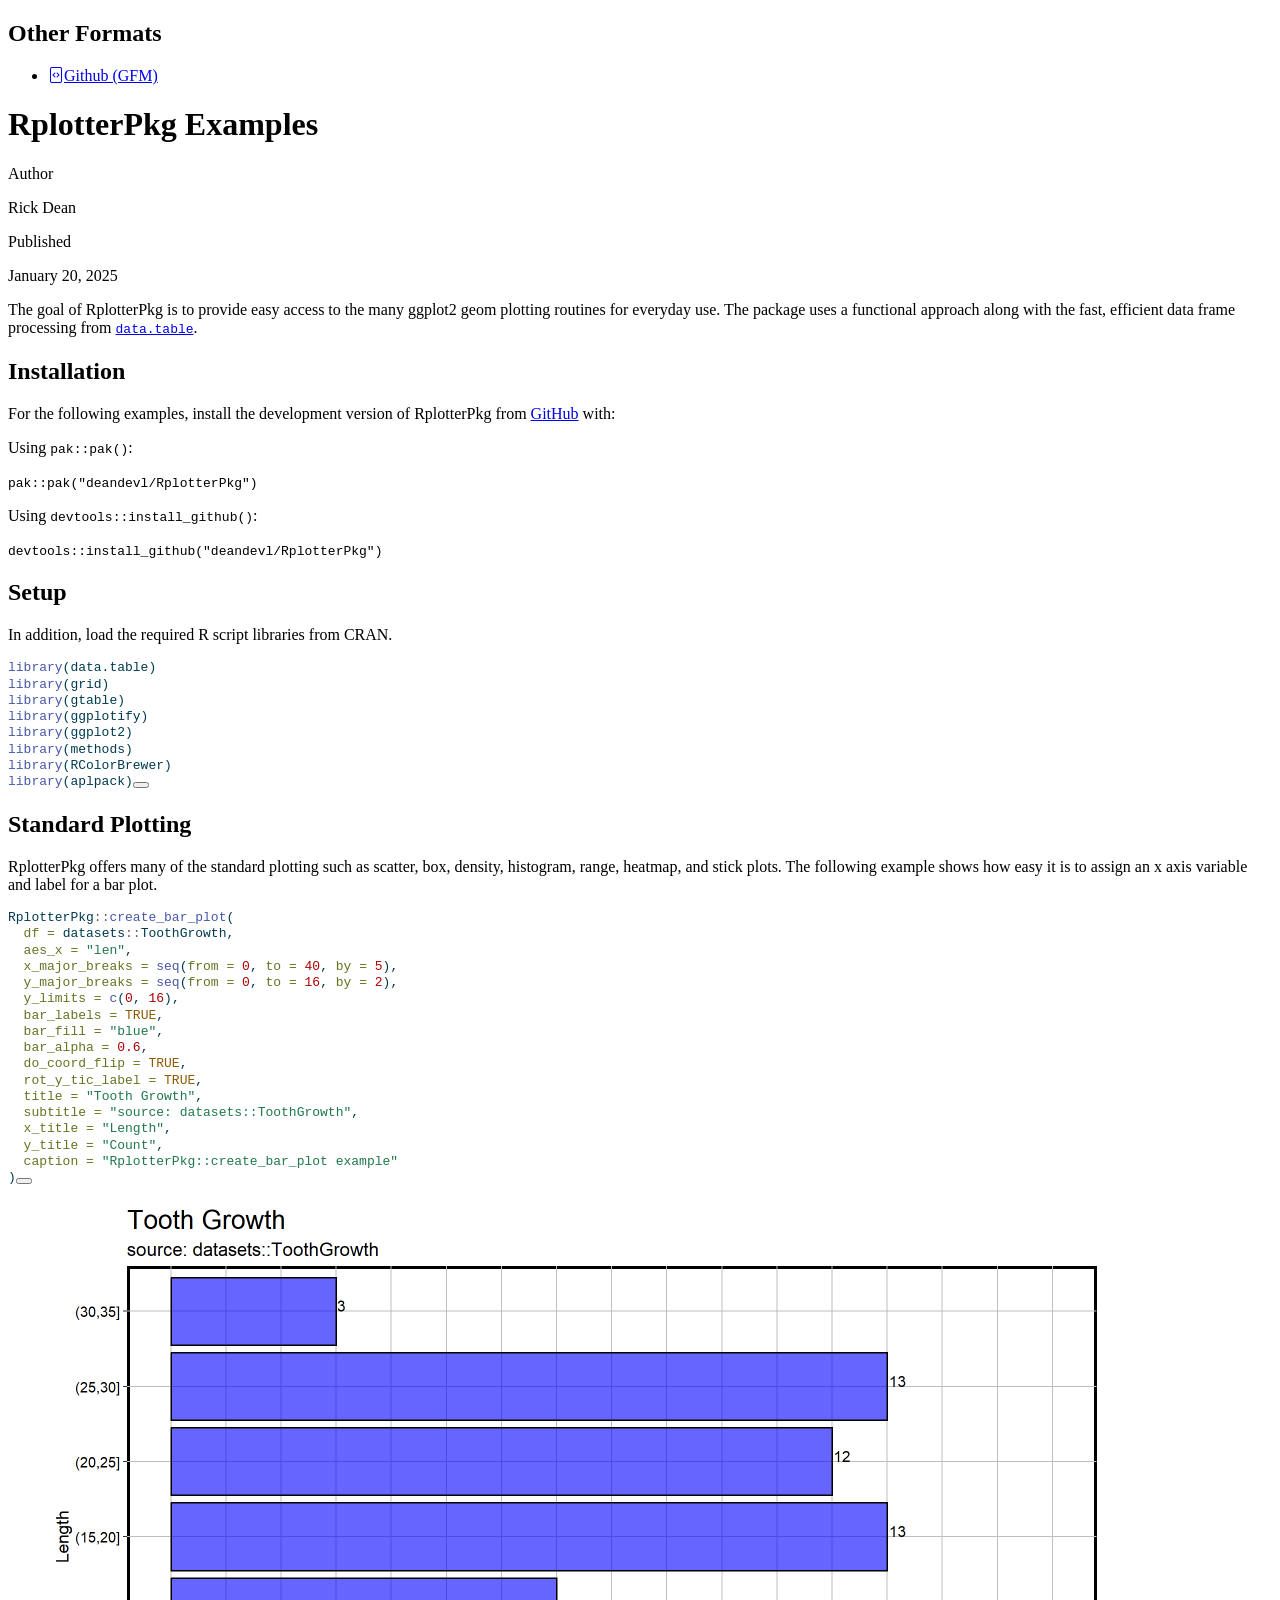
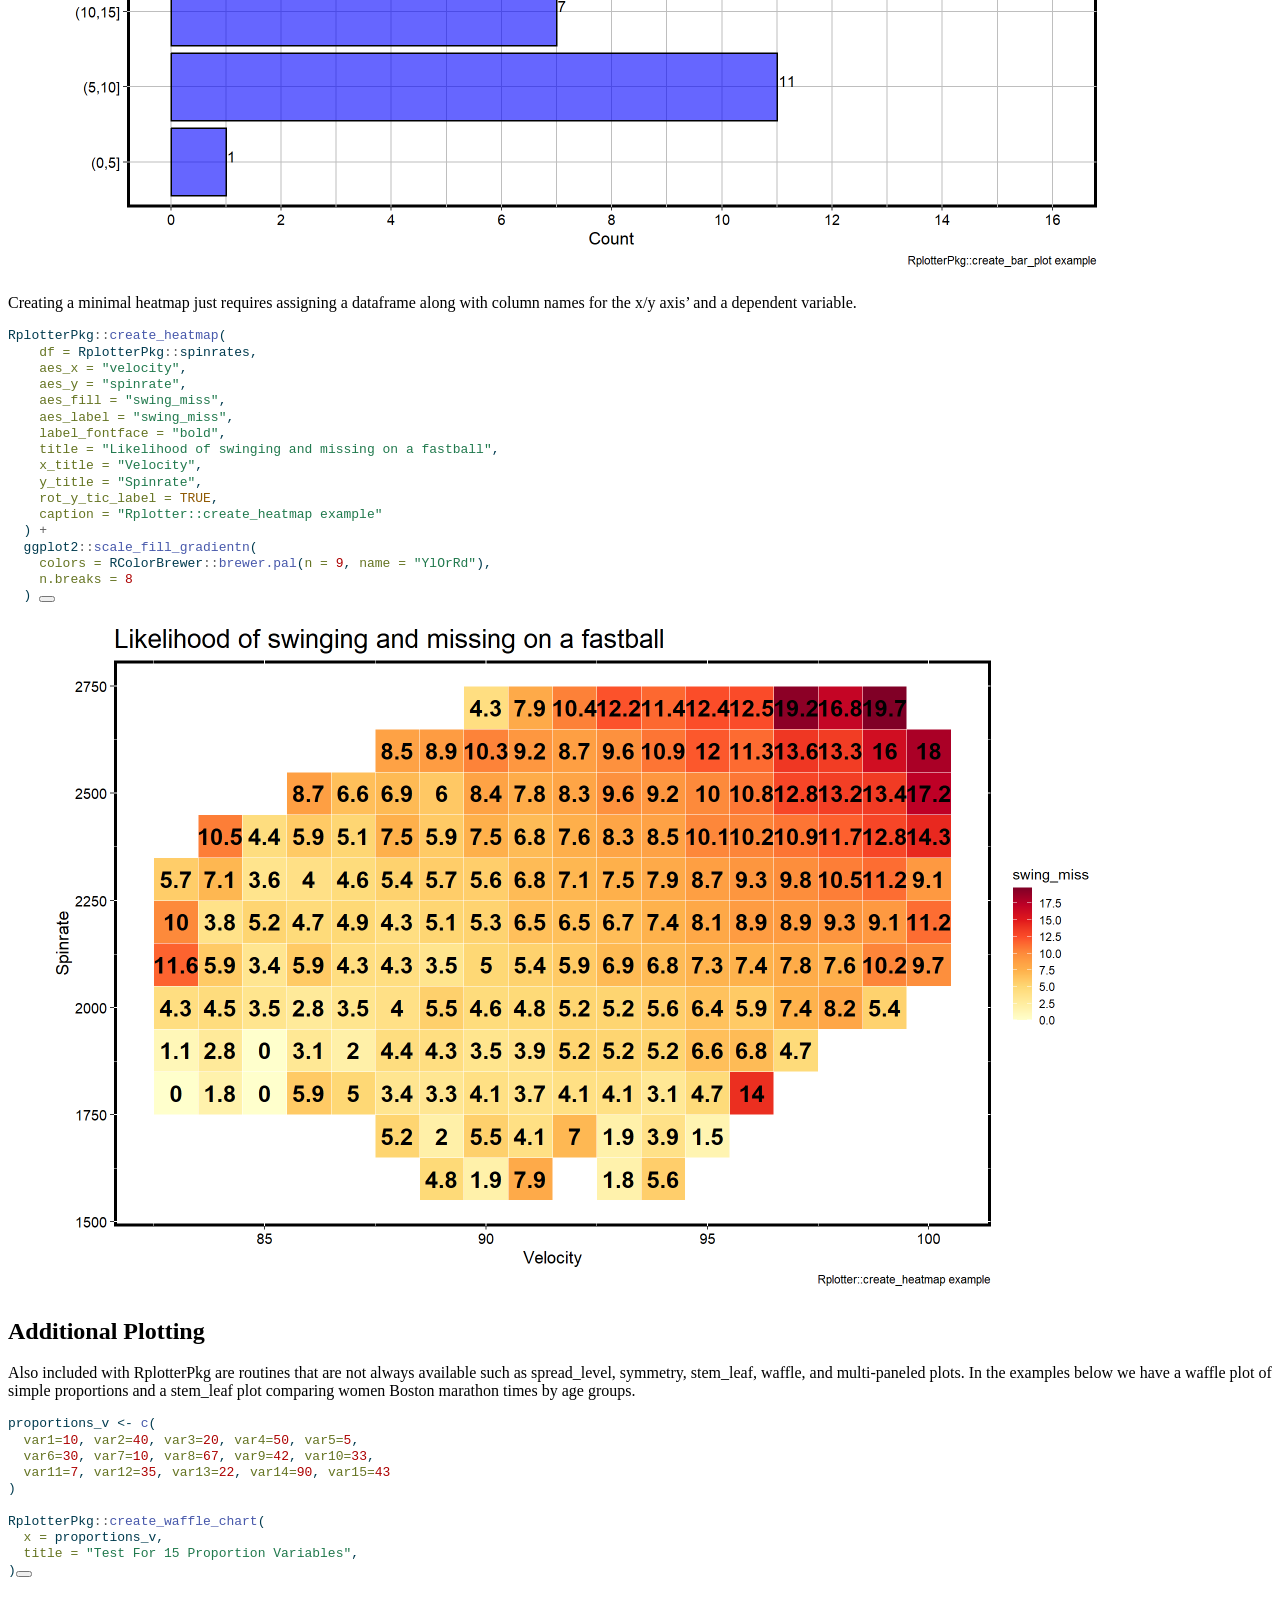
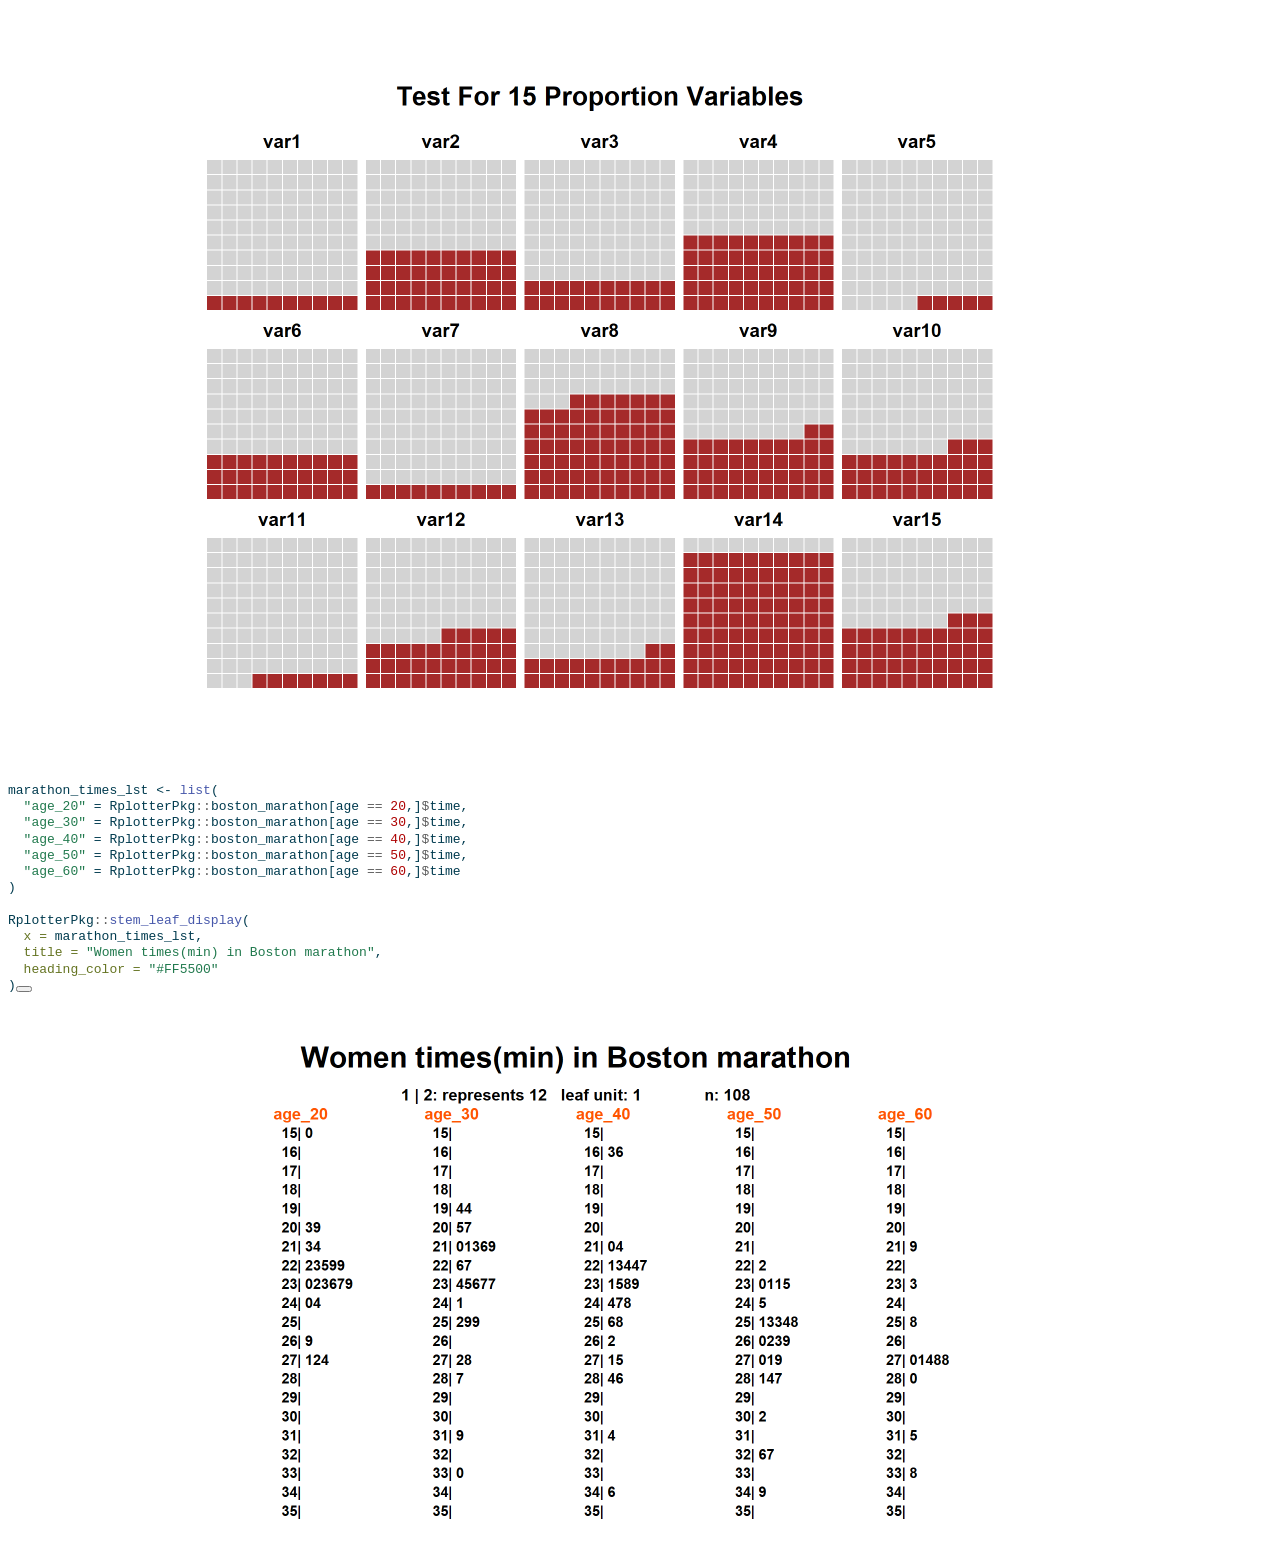
==== publish/index.html @ 9df565dd "added a publish folder" ====
<!DOCTYPE html>
<html xmlns="http://www.w3.org/1999/xhtml" lang="en" xml:lang="en"><head>

<meta charset="utf-8">
<meta name="generator" content="quarto-1.6.39">

<meta name="viewport" content="width=device-width, initial-scale=1.0, user-scalable=yes">

<meta name="author" content="Rick Dean">
<meta name="dcterms.date" content="2025-01-20">

<title>RplotterPkg Examples</title>
<style>
code{white-space: pre-wrap;}
span.smallcaps{font-variant: small-caps;}
div.columns{display: flex; gap: min(4vw, 1.5em);}
div.column{flex: auto; overflow-x: auto;}
div.hanging-indent{margin-left: 1.5em; text-indent: -1.5em;}
ul.task-list{list-style: none;}
ul.task-list li input[type="checkbox"] {
  width: 0.8em;
  margin: 0 0.8em 0.2em -1em; /* quarto-specific, see https://github.com/quarto-dev/quarto-cli/issues/4556 */ 
  vertical-align: middle;
}
/* CSS for syntax highlighting */
pre > code.sourceCode { white-space: pre; position: relative; }
pre > code.sourceCode > span { line-height: 1.25; }
pre > code.sourceCode > span:empty { height: 1.2em; }
.sourceCode { overflow: visible; }
code.sourceCode > span { color: inherit; text-decoration: inherit; }
div.sourceCode { margin: 1em 0; }
pre.sourceCode { margin: 0; }
@media screen {
div.sourceCode { overflow: auto; }
}
@media print {
pre > code.sourceCode { white-space: pre-wrap; }
pre > code.sourceCode > span { display: inline-block; text-indent: -5em; padding-left: 5em; }
}
pre.numberSource code
  { counter-reset: source-line 0; }
pre.numberSource code > span
  { position: relative; left: -4em; counter-increment: source-line; }
pre.numberSource code > span > a:first-child::before
  { content: counter(source-line);
    position: relative; left: -1em; text-align: right; vertical-align: baseline;
    border: none; display: inline-block;
    -webkit-touch-callout: none; -webkit-user-select: none;
    -khtml-user-select: none; -moz-user-select: none;
    -ms-user-select: none; user-select: none;
    padding: 0 4px; width: 4em;
  }
pre.numberSource { margin-left: 3em;  padding-left: 4px; }
div.sourceCode
  {   }
@media screen {
pre > code.sourceCode > span > a:first-child::before { text-decoration: underline; }
}
</style>


<script src="README_files/libs/clipboard/clipboard.min.js"></script>
<script src="README_files/libs/quarto-html/quarto.js"></script>
<script src="README_files/libs/quarto-html/popper.min.js"></script>
<script src="README_files/libs/quarto-html/tippy.umd.min.js"></script>
<script src="README_files/libs/quarto-html/anchor.min.js"></script>
<link href="README_files/libs/quarto-html/tippy.css" rel="stylesheet">
<link href="README_files/libs/quarto-html/quarto-syntax-highlighting-e26003cea8cd680ca0c55a263523d882.css" rel="stylesheet" id="quarto-text-highlighting-styles">
<script src="README_files/libs/bootstrap/bootstrap.min.js"></script>
<link href="README_files/libs/bootstrap/bootstrap-icons.css" rel="stylesheet">
<link href="README_files/libs/bootstrap/bootstrap-8a79a254b8e706d3c925cde0a310d4f0.min.css" rel="stylesheet" append-hash="true" id="quarto-bootstrap" data-mode="light">


</head>

<body>

<div id="quarto-content" class="page-columns page-rows-contents page-layout-article">
<div id="quarto-margin-sidebar" class="sidebar margin-sidebar">
<div class="quarto-alternate-formats"><h2>Other Formats</h2><ul><li><a href="README.md"><i class="bi bi-file-code"></i>Github (GFM)</a></li></ul></div></div>
<main class="content" id="quarto-document-content">

<header id="title-block-header" class="quarto-title-block default">
<div class="quarto-title">
<h1 class="title">RplotterPkg Examples</h1>
</div>



<div class="quarto-title-meta">

    <div>
    <div class="quarto-title-meta-heading">Author</div>
    <div class="quarto-title-meta-contents">
             <p>Rick Dean </p>
          </div>
  </div>
    
    <div>
    <div class="quarto-title-meta-heading">Published</div>
    <div class="quarto-title-meta-contents">
      <p class="date">January 20, 2025</p>
    </div>
  </div>
  
    
  </div>
  


</header>


<p>The goal of RplotterPkg is to provide easy access to the many ggplot2 geom plotting routines for everyday use. The package uses a functional approach along with the fast, efficient data frame processing from <a href="https://github.com/Rdatatable/data.table" title="data.table github"><code>data.table</code></a>.</p>
<section id="installation" class="level2">
<h2 class="anchored" data-anchor-id="installation">Installation</h2>
<p>For the following examples, install the development version of RplotterPkg from <a href="https://github.com/">GitHub</a> with:</p>
<p>Using <code>pak::pak()</code>:</p>
<p><code>pak::pak("deandevl/RplotterPkg")</code></p>
<p>Using <code>devtools::install_github()</code>:</p>
<p><code>devtools::install_github("deandevl/RplotterPkg")</code></p>
</section>
<section id="setup" class="level2">
<h2 class="anchored" data-anchor-id="setup">Setup</h2>
<p>In addition, load the required R script libraries from CRAN.</p>
<div class="cell">
<div class="sourceCode cell-code" id="cb1"><pre class="sourceCode r code-with-copy"><code class="sourceCode r"><span id="cb1-1"><a href="#cb1-1" aria-hidden="true" tabindex="-1"></a><span class="fu">library</span>(data.table)</span>
<span id="cb1-2"><a href="#cb1-2" aria-hidden="true" tabindex="-1"></a><span class="fu">library</span>(grid)</span>
<span id="cb1-3"><a href="#cb1-3" aria-hidden="true" tabindex="-1"></a><span class="fu">library</span>(gtable)</span>
<span id="cb1-4"><a href="#cb1-4" aria-hidden="true" tabindex="-1"></a><span class="fu">library</span>(ggplotify)</span>
<span id="cb1-5"><a href="#cb1-5" aria-hidden="true" tabindex="-1"></a><span class="fu">library</span>(ggplot2)</span>
<span id="cb1-6"><a href="#cb1-6" aria-hidden="true" tabindex="-1"></a><span class="fu">library</span>(methods)</span>
<span id="cb1-7"><a href="#cb1-7" aria-hidden="true" tabindex="-1"></a><span class="fu">library</span>(RColorBrewer)</span>
<span id="cb1-8"><a href="#cb1-8" aria-hidden="true" tabindex="-1"></a><span class="fu">library</span>(aplpack)</span></code><button title="Copy to Clipboard" class="code-copy-button"><i class="bi"></i></button></pre></div>
</div>
</section>
<section id="standard-plotting" class="level2">
<h2 class="anchored" data-anchor-id="standard-plotting">Standard Plotting</h2>
<p>RplotterPkg offers many of the standard plotting such as scatter, box, density, histogram, range, heatmap, and stick plots. The following example shows how easy it is to assign an x axis variable and label for a bar plot.</p>
<div class="cell">
<div class="sourceCode cell-code" id="cb2"><pre class="sourceCode r code-with-copy"><code class="sourceCode r"><span id="cb2-1"><a href="#cb2-1" aria-hidden="true" tabindex="-1"></a>RplotterPkg<span class="sc">::</span><span class="fu">create_bar_plot</span>(</span>
<span id="cb2-2"><a href="#cb2-2" aria-hidden="true" tabindex="-1"></a>  <span class="at">df =</span> datasets<span class="sc">::</span>ToothGrowth,</span>
<span id="cb2-3"><a href="#cb2-3" aria-hidden="true" tabindex="-1"></a>  <span class="at">aes_x =</span> <span class="st">"len"</span>,</span>
<span id="cb2-4"><a href="#cb2-4" aria-hidden="true" tabindex="-1"></a>  <span class="at">x_major_breaks =</span> <span class="fu">seq</span>(<span class="at">from =</span> <span class="dv">0</span>, <span class="at">to =</span> <span class="dv">40</span>, <span class="at">by =</span> <span class="dv">5</span>),</span>
<span id="cb2-5"><a href="#cb2-5" aria-hidden="true" tabindex="-1"></a>  <span class="at">y_major_breaks =</span> <span class="fu">seq</span>(<span class="at">from =</span> <span class="dv">0</span>, <span class="at">to =</span> <span class="dv">16</span>, <span class="at">by =</span> <span class="dv">2</span>),</span>
<span id="cb2-6"><a href="#cb2-6" aria-hidden="true" tabindex="-1"></a>  <span class="at">y_limits =</span> <span class="fu">c</span>(<span class="dv">0</span>, <span class="dv">16</span>),</span>
<span id="cb2-7"><a href="#cb2-7" aria-hidden="true" tabindex="-1"></a>  <span class="at">bar_labels =</span> <span class="cn">TRUE</span>,</span>
<span id="cb2-8"><a href="#cb2-8" aria-hidden="true" tabindex="-1"></a>  <span class="at">bar_fill =</span> <span class="st">"blue"</span>,</span>
<span id="cb2-9"><a href="#cb2-9" aria-hidden="true" tabindex="-1"></a>  <span class="at">bar_alpha =</span> <span class="fl">0.6</span>,</span>
<span id="cb2-10"><a href="#cb2-10" aria-hidden="true" tabindex="-1"></a>  <span class="at">do_coord_flip =</span> <span class="cn">TRUE</span>,</span>
<span id="cb2-11"><a href="#cb2-11" aria-hidden="true" tabindex="-1"></a>  <span class="at">rot_y_tic_label =</span> <span class="cn">TRUE</span>,</span>
<span id="cb2-12"><a href="#cb2-12" aria-hidden="true" tabindex="-1"></a>  <span class="at">title =</span> <span class="st">"Tooth Growth"</span>,</span>
<span id="cb2-13"><a href="#cb2-13" aria-hidden="true" tabindex="-1"></a>  <span class="at">subtitle =</span> <span class="st">"source: datasets::ToothGrowth"</span>,</span>
<span id="cb2-14"><a href="#cb2-14" aria-hidden="true" tabindex="-1"></a>  <span class="at">x_title =</span> <span class="st">"Length"</span>,</span>
<span id="cb2-15"><a href="#cb2-15" aria-hidden="true" tabindex="-1"></a>  <span class="at">y_title =</span> <span class="st">"Count"</span>,</span>
<span id="cb2-16"><a href="#cb2-16" aria-hidden="true" tabindex="-1"></a>  <span class="at">caption =</span> <span class="st">"RplotterPkg::create_bar_plot example"</span></span>
<span id="cb2-17"><a href="#cb2-17" aria-hidden="true" tabindex="-1"></a>)</span></code><button title="Copy to Clipboard" class="code-copy-button"><i class="bi"></i></button></pre></div>
<div class="cell-output-display">
<div>
<figure class="figure">
<p><img src="README_files/figure-html/unnamed-chunk-2-1.png" class="img-fluid figure-img" width="1056"></p>
</figure>
</div>
</div>
</div>
<p>Creating a minimal heatmap just requires assigning a dataframe along with column names for the x/y axis’ and a dependent variable.</p>
<div class="cell">
<div class="sourceCode cell-code" id="cb3"><pre class="sourceCode r code-with-copy"><code class="sourceCode r"><span id="cb3-1"><a href="#cb3-1" aria-hidden="true" tabindex="-1"></a>RplotterPkg<span class="sc">::</span><span class="fu">create_heatmap</span>(</span>
<span id="cb3-2"><a href="#cb3-2" aria-hidden="true" tabindex="-1"></a>    <span class="at">df =</span> RplotterPkg<span class="sc">::</span>spinrates,</span>
<span id="cb3-3"><a href="#cb3-3" aria-hidden="true" tabindex="-1"></a>    <span class="at">aes_x =</span> <span class="st">"velocity"</span>,</span>
<span id="cb3-4"><a href="#cb3-4" aria-hidden="true" tabindex="-1"></a>    <span class="at">aes_y =</span> <span class="st">"spinrate"</span>,</span>
<span id="cb3-5"><a href="#cb3-5" aria-hidden="true" tabindex="-1"></a>    <span class="at">aes_fill =</span> <span class="st">"swing_miss"</span>,</span>
<span id="cb3-6"><a href="#cb3-6" aria-hidden="true" tabindex="-1"></a>    <span class="at">aes_label =</span> <span class="st">"swing_miss"</span>,</span>
<span id="cb3-7"><a href="#cb3-7" aria-hidden="true" tabindex="-1"></a>    <span class="at">label_fontface =</span> <span class="st">"bold"</span>,</span>
<span id="cb3-8"><a href="#cb3-8" aria-hidden="true" tabindex="-1"></a>    <span class="at">title =</span> <span class="st">"Likelihood of swinging and missing on a fastball"</span>,</span>
<span id="cb3-9"><a href="#cb3-9" aria-hidden="true" tabindex="-1"></a>    <span class="at">x_title =</span> <span class="st">"Velocity"</span>,</span>
<span id="cb3-10"><a href="#cb3-10" aria-hidden="true" tabindex="-1"></a>    <span class="at">y_title =</span> <span class="st">"Spinrate"</span>,</span>
<span id="cb3-11"><a href="#cb3-11" aria-hidden="true" tabindex="-1"></a>    <span class="at">rot_y_tic_label =</span> <span class="cn">TRUE</span>,</span>
<span id="cb3-12"><a href="#cb3-12" aria-hidden="true" tabindex="-1"></a>    <span class="at">caption =</span> <span class="st">"Rplotter::create_heatmap example"</span></span>
<span id="cb3-13"><a href="#cb3-13" aria-hidden="true" tabindex="-1"></a>  ) <span class="sc">+</span></span>
<span id="cb3-14"><a href="#cb3-14" aria-hidden="true" tabindex="-1"></a>  ggplot2<span class="sc">::</span><span class="fu">scale_fill_gradientn</span>(</span>
<span id="cb3-15"><a href="#cb3-15" aria-hidden="true" tabindex="-1"></a>    <span class="at">colors =</span> RColorBrewer<span class="sc">::</span><span class="fu">brewer.pal</span>(<span class="at">n =</span> <span class="dv">9</span>, <span class="at">name =</span> <span class="st">"YlOrRd"</span>),</span>
<span id="cb3-16"><a href="#cb3-16" aria-hidden="true" tabindex="-1"></a>    <span class="at">n.breaks =</span> <span class="dv">8</span></span>
<span id="cb3-17"><a href="#cb3-17" aria-hidden="true" tabindex="-1"></a>  ) </span></code><button title="Copy to Clipboard" class="code-copy-button"><i class="bi"></i></button></pre></div>
<div class="cell-output-display">
<div>
<figure class="figure">
<p><img src="README_files/figure-html/unnamed-chunk-3-1.png" class="img-fluid figure-img" width="1056"></p>
</figure>
</div>
</div>
</div>
</section>
<section id="additional-plotting" class="level2">
<h2 class="anchored" data-anchor-id="additional-plotting">Additional Plotting</h2>
<p>Also included with RplotterPkg are routines that are not always available such as spread_level, symmetry, stem_leaf, waffle, and multi-paneled plots. In the examples below we have a waffle plot of simple proportions and a stem_leaf plot comparing women Boston marathon times by age groups.</p>
<div class="cell">
<div class="sourceCode cell-code" id="cb4"><pre class="sourceCode r code-with-copy"><code class="sourceCode r"><span id="cb4-1"><a href="#cb4-1" aria-hidden="true" tabindex="-1"></a>proportions_v <span class="ot">&lt;-</span> <span class="fu">c</span>(</span>
<span id="cb4-2"><a href="#cb4-2" aria-hidden="true" tabindex="-1"></a>  <span class="at">var1=</span><span class="dv">10</span>, <span class="at">var2=</span><span class="dv">40</span>, <span class="at">var3=</span><span class="dv">20</span>, <span class="at">var4=</span><span class="dv">50</span>, <span class="at">var5=</span><span class="dv">5</span>,</span>
<span id="cb4-3"><a href="#cb4-3" aria-hidden="true" tabindex="-1"></a>  <span class="at">var6=</span><span class="dv">30</span>, <span class="at">var7=</span><span class="dv">10</span>, <span class="at">var8=</span><span class="dv">67</span>, <span class="at">var9=</span><span class="dv">42</span>, <span class="at">var10=</span><span class="dv">33</span>,</span>
<span id="cb4-4"><a href="#cb4-4" aria-hidden="true" tabindex="-1"></a>  <span class="at">var11=</span><span class="dv">7</span>, <span class="at">var12=</span><span class="dv">35</span>, <span class="at">var13=</span><span class="dv">22</span>, <span class="at">var14=</span><span class="dv">90</span>, <span class="at">var15=</span><span class="dv">43</span></span>
<span id="cb4-5"><a href="#cb4-5" aria-hidden="true" tabindex="-1"></a>)</span>
<span id="cb4-6"><a href="#cb4-6" aria-hidden="true" tabindex="-1"></a></span>
<span id="cb4-7"><a href="#cb4-7" aria-hidden="true" tabindex="-1"></a>RplotterPkg<span class="sc">::</span><span class="fu">create_waffle_chart</span>(</span>
<span id="cb4-8"><a href="#cb4-8" aria-hidden="true" tabindex="-1"></a>  <span class="at">x =</span> proportions_v,</span>
<span id="cb4-9"><a href="#cb4-9" aria-hidden="true" tabindex="-1"></a>  <span class="at">title =</span> <span class="st">"Test For 15 Proportion Variables"</span>,</span>
<span id="cb4-10"><a href="#cb4-10" aria-hidden="true" tabindex="-1"></a>)</span></code><button title="Copy to Clipboard" class="code-copy-button"><i class="bi"></i></button></pre></div>
<div class="cell-output-display">
<div>
<figure class="figure">
<p><img src="README_files/figure-html/unnamed-chunk-4-1.png" class="img-fluid figure-img" width="1104"></p>
</figure>
</div>
</div>
</div>
<div class="cell">
<div class="sourceCode cell-code" id="cb5"><pre class="sourceCode r code-with-copy"><code class="sourceCode r"><span id="cb5-1"><a href="#cb5-1" aria-hidden="true" tabindex="-1"></a>marathon_times_lst <span class="ot">&lt;-</span> <span class="fu">list</span>(</span>
<span id="cb5-2"><a href="#cb5-2" aria-hidden="true" tabindex="-1"></a>  <span class="st">"age_20"</span> <span class="ot">=</span> RplotterPkg<span class="sc">::</span>boston_marathon[age <span class="sc">==</span> <span class="dv">20</span>,]<span class="sc">$</span>time,</span>
<span id="cb5-3"><a href="#cb5-3" aria-hidden="true" tabindex="-1"></a>  <span class="st">"age_30"</span> <span class="ot">=</span> RplotterPkg<span class="sc">::</span>boston_marathon[age <span class="sc">==</span> <span class="dv">30</span>,]<span class="sc">$</span>time,</span>
<span id="cb5-4"><a href="#cb5-4" aria-hidden="true" tabindex="-1"></a>  <span class="st">"age_40"</span> <span class="ot">=</span> RplotterPkg<span class="sc">::</span>boston_marathon[age <span class="sc">==</span> <span class="dv">40</span>,]<span class="sc">$</span>time,</span>
<span id="cb5-5"><a href="#cb5-5" aria-hidden="true" tabindex="-1"></a>  <span class="st">"age_50"</span> <span class="ot">=</span> RplotterPkg<span class="sc">::</span>boston_marathon[age <span class="sc">==</span> <span class="dv">50</span>,]<span class="sc">$</span>time,</span>
<span id="cb5-6"><a href="#cb5-6" aria-hidden="true" tabindex="-1"></a>  <span class="st">"age_60"</span> <span class="ot">=</span> RplotterPkg<span class="sc">::</span>boston_marathon[age <span class="sc">==</span> <span class="dv">60</span>,]<span class="sc">$</span>time</span>
<span id="cb5-7"><a href="#cb5-7" aria-hidden="true" tabindex="-1"></a>)</span>
<span id="cb5-8"><a href="#cb5-8" aria-hidden="true" tabindex="-1"></a></span>
<span id="cb5-9"><a href="#cb5-9" aria-hidden="true" tabindex="-1"></a>RplotterPkg<span class="sc">::</span><span class="fu">stem_leaf_display</span>(</span>
<span id="cb5-10"><a href="#cb5-10" aria-hidden="true" tabindex="-1"></a>  <span class="at">x =</span> marathon_times_lst,</span>
<span id="cb5-11"><a href="#cb5-11" aria-hidden="true" tabindex="-1"></a>  <span class="at">title =</span> <span class="st">"Women times(min) in Boston marathon"</span>,</span>
<span id="cb5-12"><a href="#cb5-12" aria-hidden="true" tabindex="-1"></a>  <span class="at">heading_color =</span> <span class="st">"#FF5500"</span></span>
<span id="cb5-13"><a href="#cb5-13" aria-hidden="true" tabindex="-1"></a>)</span></code><button title="Copy to Clipboard" class="code-copy-button"><i class="bi"></i></button></pre></div>
<div class="cell-output-display">
<div>
<figure class="figure">
<p><img src="README_files/figure-html/unnamed-chunk-5-1.png" class="img-fluid figure-img" width="1056"></p>
</figure>
</div>
</div>
</div>
</section>

</main>
<!-- /main column -->
<script id="quarto-html-after-body" type="application/javascript">
window.document.addEventListener("DOMContentLoaded", function (event) {
  const toggleBodyColorMode = (bsSheetEl) => {
    const mode = bsSheetEl.getAttribute("data-mode");
    const bodyEl = window.document.querySelector("body");
    if (mode === "dark") {
      bodyEl.classList.add("quarto-dark");
      bodyEl.classList.remove("quarto-light");
    } else {
      bodyEl.classList.add("quarto-light");
      bodyEl.classList.remove("quarto-dark");
    }
  }
  const toggleBodyColorPrimary = () => {
    const bsSheetEl = window.document.querySelector("link#quarto-bootstrap");
    if (bsSheetEl) {
      toggleBodyColorMode(bsSheetEl);
    }
  }
  toggleBodyColorPrimary();  
  const icon = "";
  const anchorJS = new window.AnchorJS();
  anchorJS.options = {
    placement: 'right',
    icon: icon
  };
  anchorJS.add('.anchored');
  const isCodeAnnotation = (el) => {
    for (const clz of el.classList) {
      if (clz.startsWith('code-annotation-')) {                     
        return true;
      }
    }
    return false;
  }
  const onCopySuccess = function(e) {
    // button target
    const button = e.trigger;
    // don't keep focus
    button.blur();
    // flash "checked"
    button.classList.add('code-copy-button-checked');
    var currentTitle = button.getAttribute("title");
    button.setAttribute("title", "Copied!");
    let tooltip;
    if (window.bootstrap) {
      button.setAttribute("data-bs-toggle", "tooltip");
      button.setAttribute("data-bs-placement", "left");
      button.setAttribute("data-bs-title", "Copied!");
      tooltip = new bootstrap.Tooltip(button, 
        { trigger: "manual", 
          customClass: "code-copy-button-tooltip",
          offset: [0, -8]});
      tooltip.show();    
    }
    setTimeout(function() {
      if (tooltip) {
        tooltip.hide();
        button.removeAttribute("data-bs-title");
        button.removeAttribute("data-bs-toggle");
        button.removeAttribute("data-bs-placement");
      }
      button.setAttribute("title", currentTitle);
      button.classList.remove('code-copy-button-checked');
    }, 1000);
    // clear code selection
    e.clearSelection();
  }
  const getTextToCopy = function(trigger) {
      const codeEl = trigger.previousElementSibling.cloneNode(true);
      for (const childEl of codeEl.children) {
        if (isCodeAnnotation(childEl)) {
          childEl.remove();
        }
      }
      return codeEl.innerText;
  }
  const clipboard = new window.ClipboardJS('.code-copy-button:not([data-in-quarto-modal])', {
    text: getTextToCopy
  });
  clipboard.on('success', onCopySuccess);
  if (window.document.getElementById('quarto-embedded-source-code-modal')) {
    const clipboardModal = new window.ClipboardJS('.code-copy-button[data-in-quarto-modal]', {
      text: getTextToCopy,
      container: window.document.getElementById('quarto-embedded-source-code-modal')
    });
    clipboardModal.on('success', onCopySuccess);
  }
    var localhostRegex = new RegExp(/^(?:http|https):\/\/localhost\:?[0-9]*\//);
    var mailtoRegex = new RegExp(/^mailto:/);
      var filterRegex = new RegExp('/' + window.location.host + '/');
    var isInternal = (href) => {
        return filterRegex.test(href) || localhostRegex.test(href) || mailtoRegex.test(href);
    }
    // Inspect non-navigation links and adorn them if external
 	var links = window.document.querySelectorAll('a[href]:not(.nav-link):not(.navbar-brand):not(.toc-action):not(.sidebar-link):not(.sidebar-item-toggle):not(.pagination-link):not(.no-external):not([aria-hidden]):not(.dropdown-item):not(.quarto-navigation-tool):not(.about-link)');
    for (var i=0; i<links.length; i++) {
      const link = links[i];
      if (!isInternal(link.href)) {
        // undo the damage that might have been done by quarto-nav.js in the case of
        // links that we want to consider external
        if (link.dataset.originalHref !== undefined) {
          link.href = link.dataset.originalHref;
        }
      }
    }
  function tippyHover(el, contentFn, onTriggerFn, onUntriggerFn) {
    const config = {
      allowHTML: true,
      maxWidth: 500,
      delay: 100,
      arrow: false,
      appendTo: function(el) {
          return el.parentElement;
      },
      interactive: true,
      interactiveBorder: 10,
      theme: 'quarto',
      placement: 'bottom-start',
    };
    if (contentFn) {
      config.content = contentFn;
    }
    if (onTriggerFn) {
      config.onTrigger = onTriggerFn;
    }
    if (onUntriggerFn) {
      config.onUntrigger = onUntriggerFn;
    }
    window.tippy(el, config); 
  }
  const noterefs = window.document.querySelectorAll('a[role="doc-noteref"]');
  for (var i=0; i<noterefs.length; i++) {
    const ref = noterefs[i];
    tippyHover(ref, function() {
      // use id or data attribute instead here
      let href = ref.getAttribute('data-footnote-href') || ref.getAttribute('href');
      try { href = new URL(href).hash; } catch {}
      const id = href.replace(/^#\/?/, "");
      const note = window.document.getElementById(id);
      if (note) {
        return note.innerHTML;
      } else {
        return "";
      }
    });
  }
  const xrefs = window.document.querySelectorAll('a.quarto-xref');
  const processXRef = (id, note) => {
    // Strip column container classes
    const stripColumnClz = (el) => {
      el.classList.remove("page-full", "page-columns");
      if (el.children) {
        for (const child of el.children) {
          stripColumnClz(child);
        }
      }
    }
    stripColumnClz(note)
    if (id === null || id.startsWith('sec-')) {
      // Special case sections, only their first couple elements
      const container = document.createElement("div");
      if (note.children && note.children.length > 2) {
        container.appendChild(note.children[0].cloneNode(true));
        for (let i = 1; i < note.children.length; i++) {
          const child = note.children[i];
          if (child.tagName === "P" && child.innerText === "") {
            continue;
          } else {
            container.appendChild(child.cloneNode(true));
            break;
          }
        }
        if (window.Quarto?.typesetMath) {
          window.Quarto.typesetMath(container);
        }
        return container.innerHTML
      } else {
        if (window.Quarto?.typesetMath) {
          window.Quarto.typesetMath(note);
        }
        return note.innerHTML;
      }
    } else {
      // Remove any anchor links if they are present
      const anchorLink = note.querySelector('a.anchorjs-link');
      if (anchorLink) {
        anchorLink.remove();
      }
      if (window.Quarto?.typesetMath) {
        window.Quarto.typesetMath(note);
      }
      if (note.classList.contains("callout")) {
        return note.outerHTML;
      } else {
        return note.innerHTML;
      }
    }
  }
  for (var i=0; i<xrefs.length; i++) {
    const xref = xrefs[i];
    tippyHover(xref, undefined, function(instance) {
      instance.disable();
      let url = xref.getAttribute('href');
      let hash = undefined; 
      if (url.startsWith('#')) {
        hash = url;
      } else {
        try { hash = new URL(url).hash; } catch {}
      }
      if (hash) {
        const id = hash.replace(/^#\/?/, "");
        const note = window.document.getElementById(id);
        if (note !== null) {
          try {
            const html = processXRef(id, note.cloneNode(true));
            instance.setContent(html);
          } finally {
            instance.enable();
            instance.show();
          }
        } else {
          // See if we can fetch this
          fetch(url.split('#')[0])
          .then(res => res.text())
          .then(html => {
            const parser = new DOMParser();
            const htmlDoc = parser.parseFromString(html, "text/html");
            const note = htmlDoc.getElementById(id);
            if (note !== null) {
              const html = processXRef(id, note);
              instance.setContent(html);
            } 
          }).finally(() => {
            instance.enable();
            instance.show();
          });
        }
      } else {
        // See if we can fetch a full url (with no hash to target)
        // This is a special case and we should probably do some content thinning / targeting
        fetch(url)
        .then(res => res.text())
        .then(html => {
          const parser = new DOMParser();
          const htmlDoc = parser.parseFromString(html, "text/html");
          const note = htmlDoc.querySelector('main.content');
          if (note !== null) {
            // This should only happen for chapter cross references
            // (since there is no id in the URL)
            // remove the first header
            if (note.children.length > 0 && note.children[0].tagName === "HEADER") {
              note.children[0].remove();
            }
            const html = processXRef(null, note);
            instance.setContent(html);
          } 
        }).finally(() => {
          instance.enable();
          instance.show();
        });
      }
    }, function(instance) {
    });
  }
      let selectedAnnoteEl;
      const selectorForAnnotation = ( cell, annotation) => {
        let cellAttr = 'data-code-cell="' + cell + '"';
        let lineAttr = 'data-code-annotation="' +  annotation + '"';
        const selector = 'span[' + cellAttr + '][' + lineAttr + ']';
        return selector;
      }
      const selectCodeLines = (annoteEl) => {
        const doc = window.document;
        const targetCell = annoteEl.getAttribute("data-target-cell");
        const targetAnnotation = annoteEl.getAttribute("data-target-annotation");
        const annoteSpan = window.document.querySelector(selectorForAnnotation(targetCell, targetAnnotation));
        const lines = annoteSpan.getAttribute("data-code-lines").split(",");
        const lineIds = lines.map((line) => {
          return targetCell + "-" + line;
        })
        let top = null;
        let height = null;
        let parent = null;
        if (lineIds.length > 0) {
            //compute the position of the single el (top and bottom and make a div)
            const el = window.document.getElementById(lineIds[0]);
            top = el.offsetTop;
            height = el.offsetHeight;
            parent = el.parentElement.parentElement;
          if (lineIds.length > 1) {
            const lastEl = window.document.getElementById(lineIds[lineIds.length - 1]);
            const bottom = lastEl.offsetTop + lastEl.offsetHeight;
            height = bottom - top;
          }
          if (top !== null && height !== null && parent !== null) {
            // cook up a div (if necessary) and position it 
            let div = window.document.getElementById("code-annotation-line-highlight");
            if (div === null) {
              div = window.document.createElement("div");
              div.setAttribute("id", "code-annotation-line-highlight");
              div.style.position = 'absolute';
              parent.appendChild(div);
            }
            div.style.top = top - 2 + "px";
            div.style.height = height + 4 + "px";
            div.style.left = 0;
            let gutterDiv = window.document.getElementById("code-annotation-line-highlight-gutter");
            if (gutterDiv === null) {
              gutterDiv = window.document.createElement("div");
              gutterDiv.setAttribute("id", "code-annotation-line-highlight-gutter");
              gutterDiv.style.position = 'absolute';
              const codeCell = window.document.getElementById(targetCell);
              const gutter = codeCell.querySelector('.code-annotation-gutter');
              gutter.appendChild(gutterDiv);
            }
            gutterDiv.style.top = top - 2 + "px";
            gutterDiv.style.height = height + 4 + "px";
          }
          selectedAnnoteEl = annoteEl;
        }
      };
      const unselectCodeLines = () => {
        const elementsIds = ["code-annotation-line-highlight", "code-annotation-line-highlight-gutter"];
        elementsIds.forEach((elId) => {
          const div = window.document.getElementById(elId);
          if (div) {
            div.remove();
          }
        });
        selectedAnnoteEl = undefined;
      };
        // Handle positioning of the toggle
    window.addEventListener(
      "resize",
      throttle(() => {
        elRect = undefined;
        if (selectedAnnoteEl) {
          selectCodeLines(selectedAnnoteEl);
        }
      }, 10)
    );
    function throttle(fn, ms) {
    let throttle = false;
    let timer;
      return (...args) => {
        if(!throttle) { // first call gets through
            fn.apply(this, args);
            throttle = true;
        } else { // all the others get throttled
            if(timer) clearTimeout(timer); // cancel #2
            timer = setTimeout(() => {
              fn.apply(this, args);
              timer = throttle = false;
            }, ms);
        }
      };
    }
      // Attach click handler to the DT
      const annoteDls = window.document.querySelectorAll('dt[data-target-cell]');
      for (const annoteDlNode of annoteDls) {
        annoteDlNode.addEventListener('click', (event) => {
          const clickedEl = event.target;
          if (clickedEl !== selectedAnnoteEl) {
            unselectCodeLines();
            const activeEl = window.document.querySelector('dt[data-target-cell].code-annotation-active');
            if (activeEl) {
              activeEl.classList.remove('code-annotation-active');
            }
            selectCodeLines(clickedEl);
            clickedEl.classList.add('code-annotation-active');
          } else {
            // Unselect the line
            unselectCodeLines();
            clickedEl.classList.remove('code-annotation-active');
          }
        });
      }
  const findCites = (el) => {
    const parentEl = el.parentElement;
    if (parentEl) {
      const cites = parentEl.dataset.cites;
      if (cites) {
        return {
          el,
          cites: cites.split(' ')
        };
      } else {
        return findCites(el.parentElement)
      }
    } else {
      return undefined;
    }
  };
  var bibliorefs = window.document.querySelectorAll('a[role="doc-biblioref"]');
  for (var i=0; i<bibliorefs.length; i++) {
    const ref = bibliorefs[i];
    const citeInfo = findCites(ref);
    if (citeInfo) {
      tippyHover(citeInfo.el, function() {
        var popup = window.document.createElement('div');
        citeInfo.cites.forEach(function(cite) {
          var citeDiv = window.document.createElement('div');
          citeDiv.classList.add('hanging-indent');
          citeDiv.classList.add('csl-entry');
          var biblioDiv = window.document.getElementById('ref-' + cite);
          if (biblioDiv) {
            citeDiv.innerHTML = biblioDiv.innerHTML;
          }
          popup.appendChild(citeDiv);
        });
        return popup.innerHTML;
      });
    }
  }
});
</script>
</div> <!-- /content -->




</body></html>
---- publish/README_files/libs/quarto-html/tippy.css ----
.tippy-box[data-animation=fade][data-state=hidden]{opacity:0}[data-tippy-root]{max-width:calc(100vw - 10px)}.tippy-box{position:relative;background-color:#333;color:#fff;border-radius:4px;font-size:14px;line-height:1.4;white-space:normal;outline:0;transition-property:transform,visibility,opacity}.tippy-box[data-placement^=top]>.tippy-arrow{bottom:0}.tippy-box[data-placement^=top]>.tippy-arrow:before{bottom:-7px;left:0;border-width:8px 8px 0;border-top-color:initial;transform-origin:center top}.tippy-box[data-placement^=bottom]>.tippy-arrow{top:0}.tippy-box[data-placement^=bottom]>.tippy-arrow:before{top:-7px;left:0;border-width:0 8px 8px;border-bottom-color:initial;transform-origin:center bottom}.tippy-box[data-placement^=left]>.tippy-arrow{right:0}.tippy-box[data-placement^=left]>.tippy-arrow:before{border-width:8px 0 8px 8px;border-left-color:initial;right:-7px;transform-origin:center left}.tippy-box[data-placement^=right]>.tippy-arrow{left:0}.tippy-box[data-placement^=right]>.tippy-arrow:before{left:-7px;border-width:8px 8px 8px 0;border-right-color:initial;transform-origin:center right}.tippy-box[data-inertia][data-state=visible]{transition-timing-function:cubic-bezier(.54,1.5,.38,1.11)}.tippy-arrow{width:16px;height:16px;color:#333}.tippy-arrow:before{content:"";position:absolute;border-color:transparent;border-style:solid}.tippy-content{position:relative;padding:5px 9px;z-index:1}
---- publish/README_files/libs/quarto-html/quarto-syntax-highlighting-e26003cea8cd680ca0c55a263523d882.css ----
/* quarto syntax highlight colors */
:root {
  --quarto-hl-ot-color: #003B4F;
  --quarto-hl-at-color: #657422;
  --quarto-hl-ss-color: #20794D;
  --quarto-hl-an-color: #5E5E5E;
  --quarto-hl-fu-color: #4758AB;
  --quarto-hl-st-color: #20794D;
  --quarto-hl-cf-color: #003B4F;
  --quarto-hl-op-color: #5E5E5E;
  --quarto-hl-er-color: #AD0000;
  --quarto-hl-bn-color: #AD0000;
  --quarto-hl-al-color: #AD0000;
  --quarto-hl-va-color: #111111;
  --quarto-hl-bu-color: inherit;
  --quarto-hl-ex-color: inherit;
  --quarto-hl-pp-color: #AD0000;
  --quarto-hl-in-color: #5E5E5E;
  --quarto-hl-vs-color: #20794D;
  --quarto-hl-wa-color: #5E5E5E;
  --quarto-hl-do-color: #5E5E5E;
  --quarto-hl-im-color: #00769E;
  --quarto-hl-ch-color: #20794D;
  --quarto-hl-dt-color: #AD0000;
  --quarto-hl-fl-color: #AD0000;
  --quarto-hl-co-color: #5E5E5E;
  --quarto-hl-cv-color: #5E5E5E;
  --quarto-hl-cn-color: #8f5902;
  --quarto-hl-sc-color: #5E5E5E;
  --quarto-hl-dv-color: #AD0000;
  --quarto-hl-kw-color: #003B4F;
}

/* other quarto variables */
:root {
  --quarto-font-monospace: SFMono-Regular, Menlo, Monaco, Consolas, "Liberation Mono", "Courier New", monospace;
}

pre > code.sourceCode > span {
  color: #003B4F;
}

code span {
  color: #003B4F;
}

code.sourceCode > span {
  color: #003B4F;
}

div.sourceCode,
div.sourceCode pre.sourceCode {
  color: #003B4F;
}

code span.ot {
  color: #003B4F;
  font-style: inherit;
}

code span.at {
  color: #657422;
  font-style: inherit;
}

code span.ss {
  color: #20794D;
  font-style: inherit;
}

code span.an {
  color: #5E5E5E;
  font-style: inherit;
}

code span.fu {
  color: #4758AB;
  font-style: inherit;
}

code span.st {
  color: #20794D;
  font-style: inherit;
}

code span.cf {
  color: #003B4F;
  font-weight: bold;
  font-style: inherit;
}

code span.op {
  color: #5E5E5E;
  font-style: inherit;
}

code span.er {
  color: #AD0000;
  font-style: inherit;
}

code span.bn {
  color: #AD0000;
  font-style: inherit;
}

code span.al {
  color: #AD0000;
  font-style: inherit;
}

code span.va {
  color: #111111;
  font-style: inherit;
}

code span.bu {
  font-style: inherit;
}

code span.ex {
  font-style: inherit;
}

code span.pp {
  color: #AD0000;
  font-style: inherit;
}

code span.in {
  color: #5E5E5E;
  font-style: inherit;
}

code span.vs {
  color: #20794D;
  font-style: inherit;
}

code span.wa {
  color: #5E5E5E;
  font-style: italic;
}

code span.do {
  color: #5E5E5E;
  font-style: italic;
}

code span.im {
  color: #00769E;
  font-style: inherit;
}

code span.ch {
  color: #20794D;
  font-style: inherit;
}

code span.dt {
  color: #AD0000;
  font-style: inherit;
}

code span.fl {
  color: #AD0000;
  font-style: inherit;
}

code span.co {
  color: #5E5E5E;
  font-style: inherit;
}

code span.cv {
  color: #5E5E5E;
  font-style: italic;
}

code span.cn {
  color: #8f5902;
  font-style: inherit;
}

code span.sc {
  color: #5E5E5E;
  font-style: inherit;
}

code span.dv {
  color: #AD0000;
  font-style: inherit;
}

code span.kw {
  color: #003B4F;
  font-weight: bold;
  font-style: inherit;
}

.prevent-inlining {
  content: "</";
}

/*# sourceMappingURL=e90e9ab646ea9b1aaa61e089606e0f97.css.map */
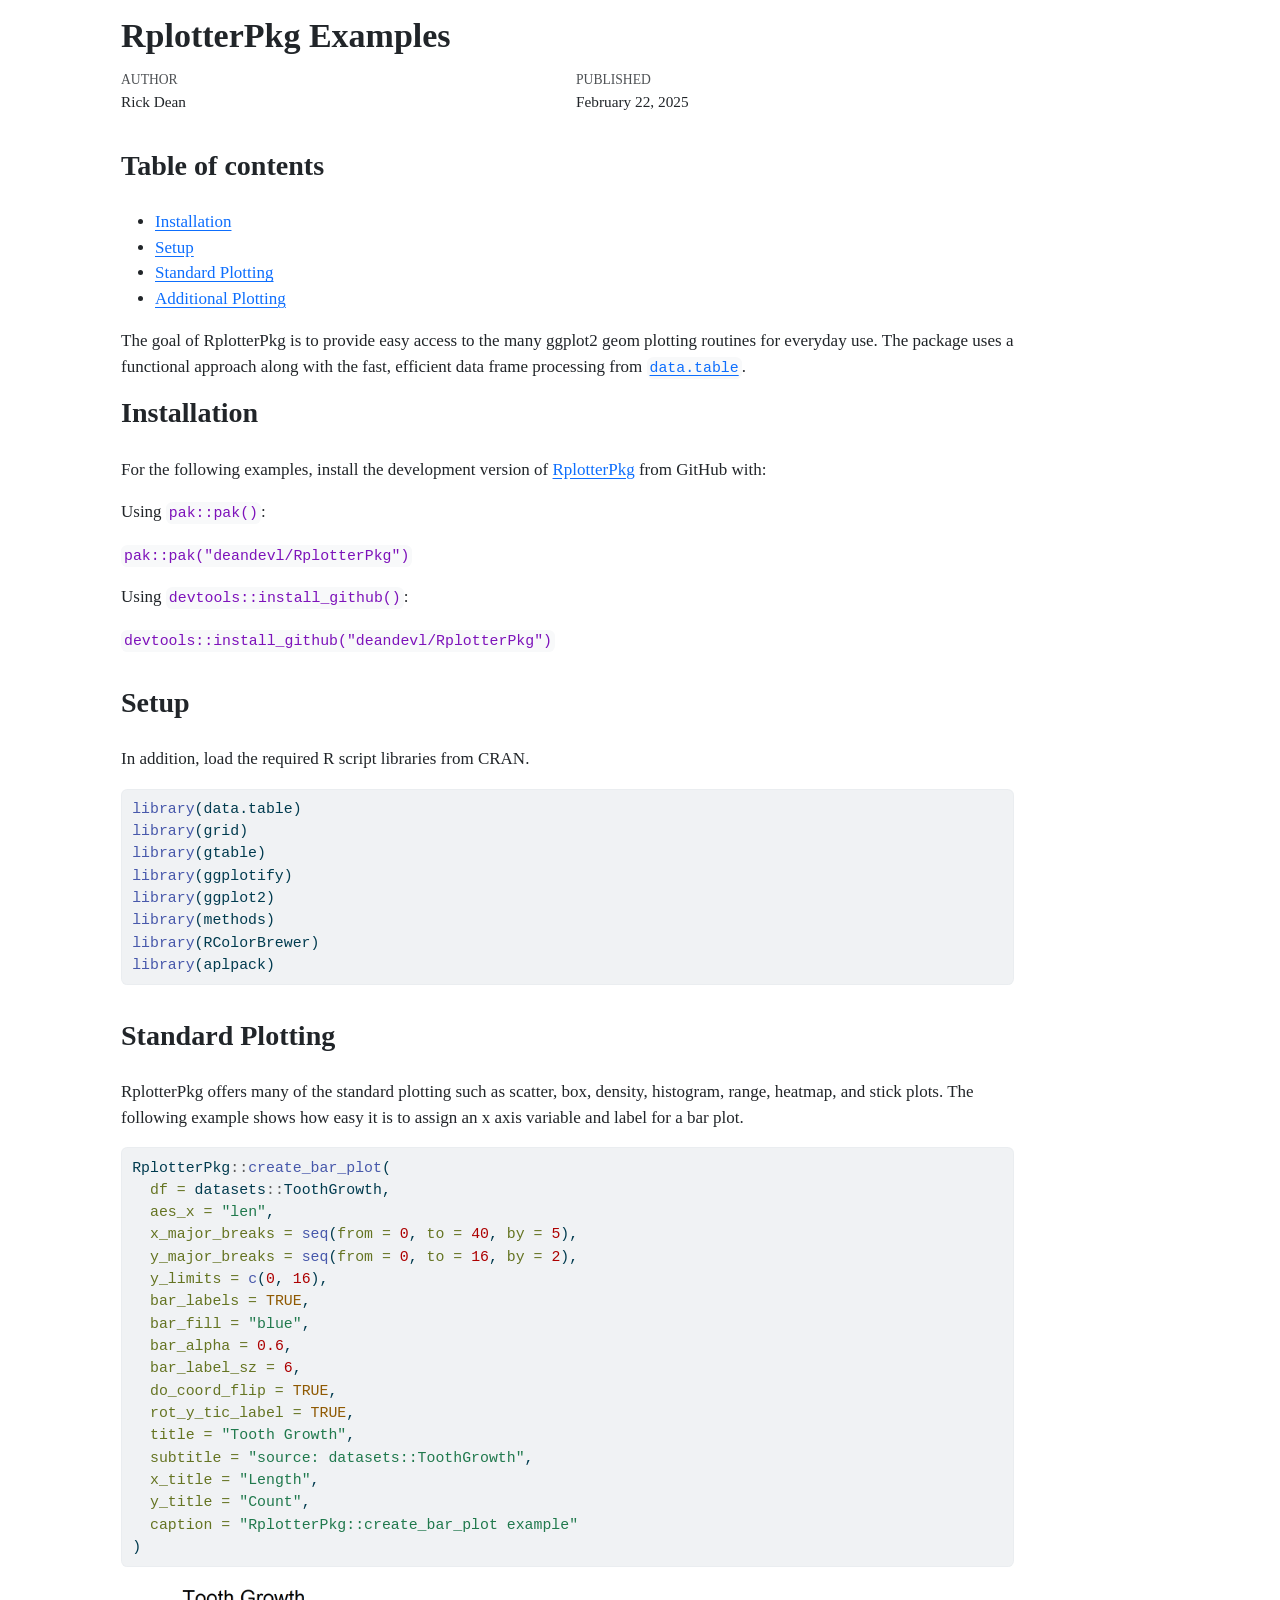
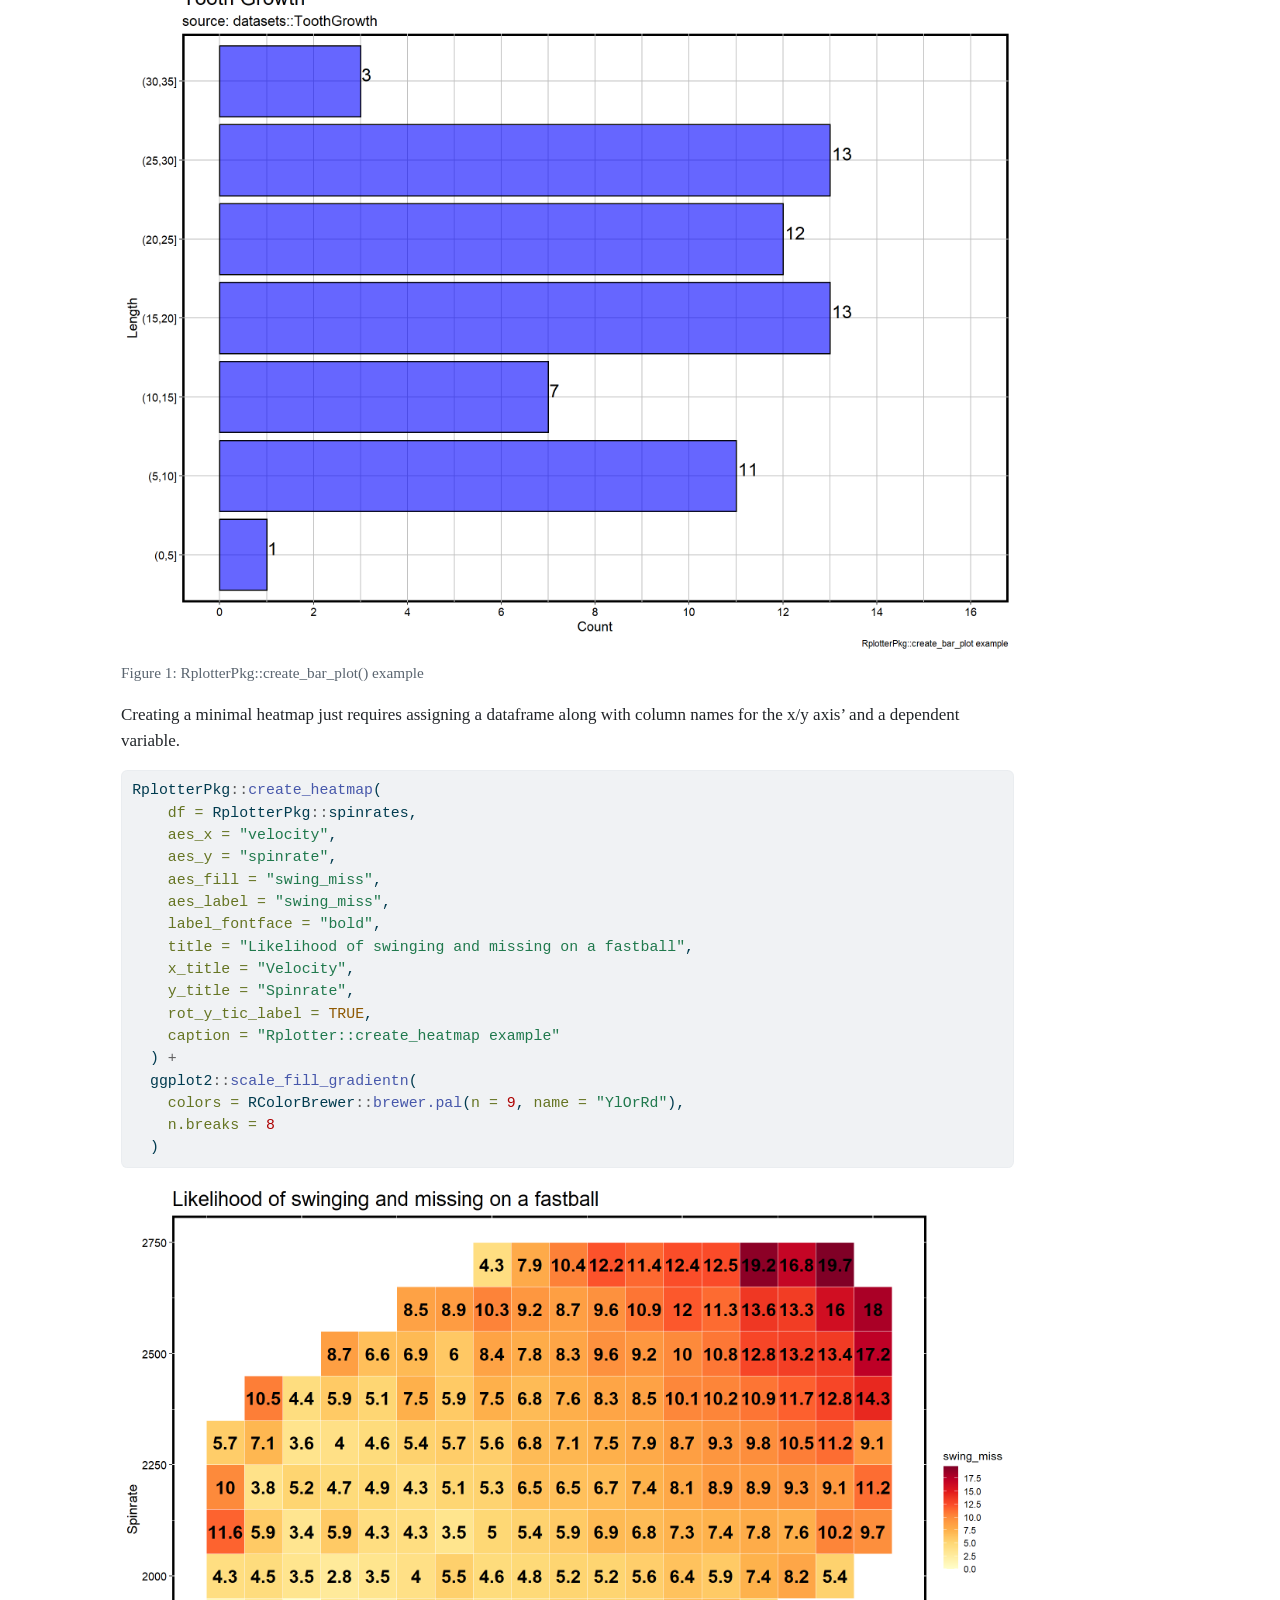
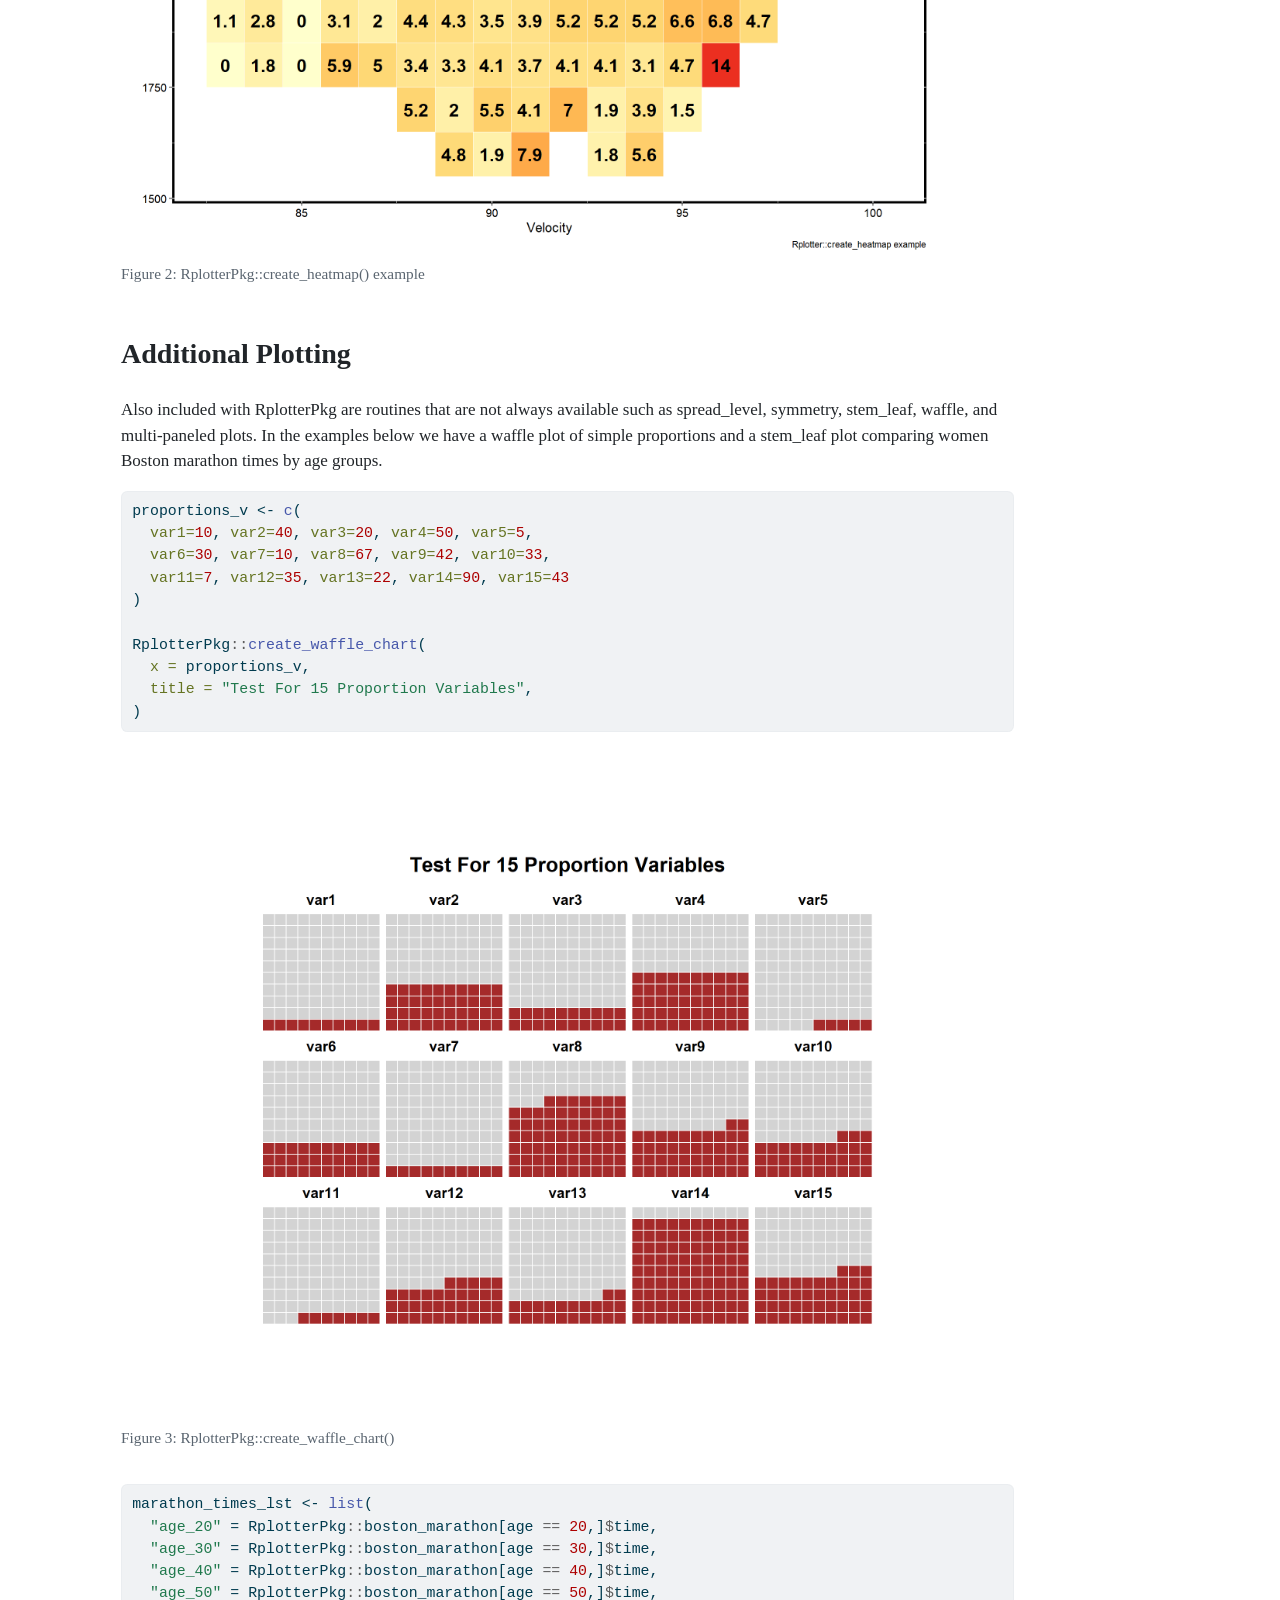
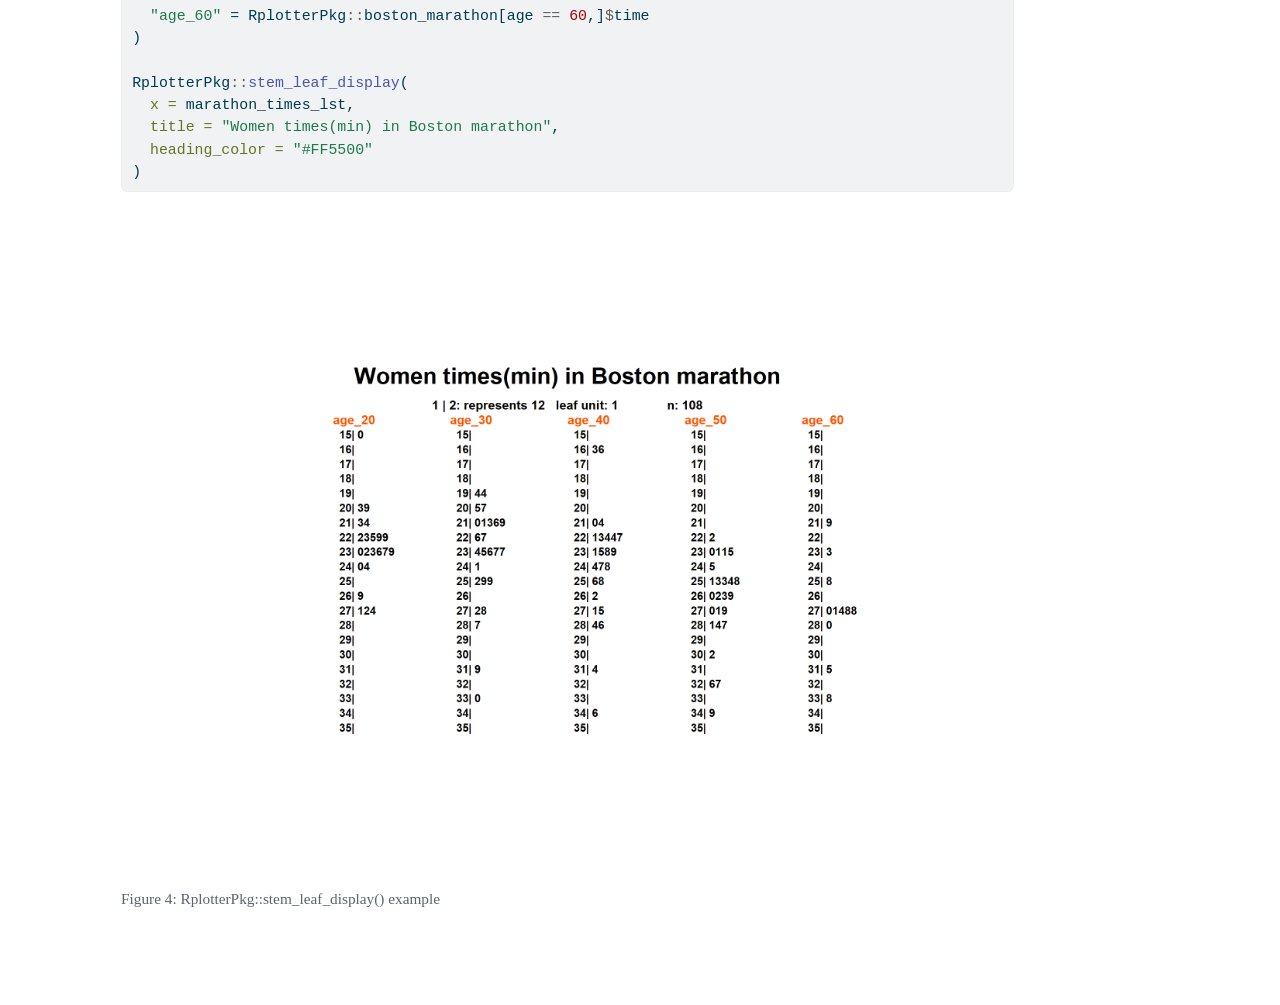
==== commit a12a7b98: "updated to html format" ====
--- a/publish/index.html
+++ b/publish/index.html
@@ -7,7 +7,7 @@
 <meta name="viewport" content="width=device-width, initial-scale=1.0, user-scalable=yes">
 
 <meta name="author" content="Rick Dean">
-<meta name="dcterms.date" content="2025-01-20">
+<meta name="dcterms.date" content="2025-02-22">
 
 <title>RplotterPkg Examples</title>
 <style>
@@ -59,16 +59,16 @@
 </style>
 
 
-<script src="README_files/libs/clipboard/clipboard.min.js"></script>
-<script src="README_files/libs/quarto-html/quarto.js"></script>
-<script src="README_files/libs/quarto-html/popper.min.js"></script>
-<script src="README_files/libs/quarto-html/tippy.umd.min.js"></script>
-<script src="README_files/libs/quarto-html/anchor.min.js"></script>
-<link href="README_files/libs/quarto-html/tippy.css" rel="stylesheet">
-<link href="README_files/libs/quarto-html/quarto-syntax-highlighting-e26003cea8cd680ca0c55a263523d882.css" rel="stylesheet" id="quarto-text-highlighting-styles">
-<script src="README_files/libs/bootstrap/bootstrap.min.js"></script>
-<link href="README_files/libs/bootstrap/bootstrap-icons.css" rel="stylesheet">
-<link href="README_files/libs/bootstrap/bootstrap-8a79a254b8e706d3c925cde0a310d4f0.min.css" rel="stylesheet" append-hash="true" id="quarto-bootstrap" data-mode="light">
+<script src="index_files/libs/clipboard/clipboard.min.js"></script>
+<script src="index_files/libs/quarto-html/quarto.js"></script>
+<script src="index_files/libs/quarto-html/popper.min.js"></script>
+<script src="index_files/libs/quarto-html/tippy.umd.min.js"></script>
+<script src="index_files/libs/quarto-html/anchor.min.js"></script>
+<link href="index_files/libs/quarto-html/tippy.css" rel="stylesheet">
+<link href="index_files/libs/quarto-html/quarto-syntax-highlighting-e26003cea8cd680ca0c55a263523d882.css" rel="stylesheet" id="quarto-text-highlighting-styles">
+<script src="index_files/libs/bootstrap/bootstrap.min.js"></script>
+<link href="index_files/libs/bootstrap/bootstrap-icons.css" rel="stylesheet">
+<link href="index_files/libs/bootstrap/bootstrap-22c2c57537bf7b0b6388d73423d22c46.min.css" rel="stylesheet" append-hash="true" id="quarto-bootstrap" data-mode="light">
 
 
 </head>
@@ -76,8 +76,8 @@
 <body>
 
 <div id="quarto-content" class="page-columns page-rows-contents page-layout-article">
-<div id="quarto-margin-sidebar" class="sidebar margin-sidebar">
-<div class="quarto-alternate-formats"><h2>Other Formats</h2><ul><li><a href="README.md"><i class="bi bi-file-code"></i>Github (GFM)</a></li></ul></div></div>
+<div id="quarto-margin-sidebar" class="sidebar margin-sidebar zindex-bottom">
+</div>
 <main class="content" id="quarto-document-content">
 
 <header id="title-block-header" class="quarto-title-block default">
@@ -99,7 +99,7 @@
     <div>
     <div class="quarto-title-meta-heading">Published</div>
     <div class="quarto-title-meta-contents">
-      <p class="date">January 20, 2025</p>
+      <p class="date">February 22, 2025</p>
     </div>
   </div>
   
@@ -110,11 +110,20 @@
 
 </header>
 
-
+<nav id="TOC" role="doc-toc">
+    <h2 id="toc-title">Table of contents</h2>
+   
+  <ul>
+  <li><a href="#installation" id="toc-installation">Installation</a></li>
+  <li><a href="#setup" id="toc-setup">Setup</a></li>
+  <li><a href="#standard-plotting" id="toc-standard-plotting">Standard Plotting</a></li>
+  <li><a href="#additional-plotting" id="toc-additional-plotting">Additional Plotting</a></li>
+  </ul>
+</nav>
 <p>The goal of RplotterPkg is to provide easy access to the many ggplot2 geom plotting routines for everyday use. The package uses a functional approach along with the fast, efficient data frame processing from <a href="https://github.com/Rdatatable/data.table" title="data.table github"><code>data.table</code></a>.</p>
 <section id="installation" class="level2">
 <h2 class="anchored" data-anchor-id="installation">Installation</h2>
-<p>For the following examples, install the development version of RplotterPkg from <a href="https://github.com/">GitHub</a> with:</p>
+<p>For the following examples, install the development version of <a href="https://github.com/deandevl/RplotterPkg">RplotterPkg</a> from GitHub with:</p>
 <p>Using <code>pak::pak()</code>:</p>
 <p><code>pak::pak("deandevl/RplotterPkg")</code></p>
 <p>Using <code>devtools::install_github()</code>:</p>
@@ -147,18 +156,20 @@
 <span id="cb2-7"><a href="#cb2-7" aria-hidden="true" tabindex="-1"></a>  <span class="at">bar_labels =</span> <span class="cn">TRUE</span>,</span>
 <span id="cb2-8"><a href="#cb2-8" aria-hidden="true" tabindex="-1"></a>  <span class="at">bar_fill =</span> <span class="st">"blue"</span>,</span>
 <span id="cb2-9"><a href="#cb2-9" aria-hidden="true" tabindex="-1"></a>  <span class="at">bar_alpha =</span> <span class="fl">0.6</span>,</span>
-<span id="cb2-10"><a href="#cb2-10" aria-hidden="true" tabindex="-1"></a>  <span class="at">do_coord_flip =</span> <span class="cn">TRUE</span>,</span>
-<span id="cb2-11"><a href="#cb2-11" aria-hidden="true" tabindex="-1"></a>  <span class="at">rot_y_tic_label =</span> <span class="cn">TRUE</span>,</span>
-<span id="cb2-12"><a href="#cb2-12" aria-hidden="true" tabindex="-1"></a>  <span class="at">title =</span> <span class="st">"Tooth Growth"</span>,</span>
-<span id="cb2-13"><a href="#cb2-13" aria-hidden="true" tabindex="-1"></a>  <span class="at">subtitle =</span> <span class="st">"source: datasets::ToothGrowth"</span>,</span>
-<span id="cb2-14"><a href="#cb2-14" aria-hidden="true" tabindex="-1"></a>  <span class="at">x_title =</span> <span class="st">"Length"</span>,</span>
-<span id="cb2-15"><a href="#cb2-15" aria-hidden="true" tabindex="-1"></a>  <span class="at">y_title =</span> <span class="st">"Count"</span>,</span>
-<span id="cb2-16"><a href="#cb2-16" aria-hidden="true" tabindex="-1"></a>  <span class="at">caption =</span> <span class="st">"RplotterPkg::create_bar_plot example"</span></span>
-<span id="cb2-17"><a href="#cb2-17" aria-hidden="true" tabindex="-1"></a>)</span></code><button title="Copy to Clipboard" class="code-copy-button"><i class="bi"></i></button></pre></div>
+<span id="cb2-10"><a href="#cb2-10" aria-hidden="true" tabindex="-1"></a>  <span class="at">bar_label_sz =</span> <span class="dv">6</span>,</span>
+<span id="cb2-11"><a href="#cb2-11" aria-hidden="true" tabindex="-1"></a>  <span class="at">do_coord_flip =</span> <span class="cn">TRUE</span>,</span>
+<span id="cb2-12"><a href="#cb2-12" aria-hidden="true" tabindex="-1"></a>  <span class="at">rot_y_tic_label =</span> <span class="cn">TRUE</span>,</span>
+<span id="cb2-13"><a href="#cb2-13" aria-hidden="true" tabindex="-1"></a>  <span class="at">title =</span> <span class="st">"Tooth Growth"</span>,</span>
+<span id="cb2-14"><a href="#cb2-14" aria-hidden="true" tabindex="-1"></a>  <span class="at">subtitle =</span> <span class="st">"source: datasets::ToothGrowth"</span>,</span>
+<span id="cb2-15"><a href="#cb2-15" aria-hidden="true" tabindex="-1"></a>  <span class="at">x_title =</span> <span class="st">"Length"</span>,</span>
+<span id="cb2-16"><a href="#cb2-16" aria-hidden="true" tabindex="-1"></a>  <span class="at">y_title =</span> <span class="st">"Count"</span>,</span>
+<span id="cb2-17"><a href="#cb2-17" aria-hidden="true" tabindex="-1"></a>  <span class="at">caption =</span> <span class="st">"RplotterPkg::create_bar_plot example"</span></span>
+<span id="cb2-18"><a href="#cb2-18" aria-hidden="true" tabindex="-1"></a>)</span></code><button title="Copy to Clipboard" class="code-copy-button"><i class="bi"></i></button></pre></div>
 <div class="cell-output-display">
-<div>
+<div class="quarto-figure quarto-figure-center">
 <figure class="figure">
-<p><img src="README_files/figure-html/unnamed-chunk-2-1.png" class="img-fluid figure-img" width="1056"></p>
+<p><img src="index_files/figure-html/unnamed-chunk-2-1.png" class="img-fluid figure-img" width="1152"></p>
+<figcaption>Figure 1: RplotterPkg::create_bar_plot() example</figcaption>
 </figure>
 </div>
 </div>
@@ -183,9 +194,10 @@
 <span id="cb3-16"><a href="#cb3-16" aria-hidden="true" tabindex="-1"></a>    <span class="at">n.breaks =</span> <span class="dv">8</span></span>
 <span id="cb3-17"><a href="#cb3-17" aria-hidden="true" tabindex="-1"></a>  ) </span></code><button title="Copy to Clipboard" class="code-copy-button"><i class="bi"></i></button></pre></div>
 <div class="cell-output-display">
-<div>
+<div class="quarto-figure quarto-figure-center">
 <figure class="figure">
-<p><img src="README_files/figure-html/unnamed-chunk-3-1.png" class="img-fluid figure-img" width="1056"></p>
+<p><img src="index_files/figure-html/unnamed-chunk-3-1.png" class="img-fluid figure-img" width="1152"></p>
+<figcaption>Figure 2: RplotterPkg::create_heatmap() example</figcaption>
 </figure>
 </div>
 </div>
@@ -206,9 +218,10 @@
 <span id="cb4-9"><a href="#cb4-9" aria-hidden="true" tabindex="-1"></a>  <span class="at">title =</span> <span class="st">"Test For 15 Proportion Variables"</span>,</span>
 <span id="cb4-10"><a href="#cb4-10" aria-hidden="true" tabindex="-1"></a>)</span></code><button title="Copy to Clipboard" class="code-copy-button"><i class="bi"></i></button></pre></div>
 <div class="cell-output-display">
-<div>
+<div class="quarto-figure quarto-figure-center">
 <figure class="figure">
-<p><img src="README_files/figure-html/unnamed-chunk-4-1.png" class="img-fluid figure-img" width="1104"></p>
+<p><img src="index_files/figure-html/unnamed-chunk-4-1.png" class="img-fluid figure-img" width="1152"></p>
+<figcaption>Figure 3: RplotterPkg::create_waffle_chart()</figcaption>
 </figure>
 </div>
 </div>
@@ -228,9 +241,10 @@
 <span id="cb5-12"><a href="#cb5-12" aria-hidden="true" tabindex="-1"></a>  <span class="at">heading_color =</span> <span class="st">"#FF5500"</span></span>
 <span id="cb5-13"><a href="#cb5-13" aria-hidden="true" tabindex="-1"></a>)</span></code><button title="Copy to Clipboard" class="code-copy-button"><i class="bi"></i></button></pre></div>
 <div class="cell-output-display">
-<div>
+<div class="quarto-figure quarto-figure-center">
 <figure class="figure">
-<p><img src="README_files/figure-html/unnamed-chunk-5-1.png" class="img-fluid figure-img" width="1056"></p>
+<p><img src="index_files/figure-html/unnamed-chunk-5-1.png" class="img-fluid figure-img" width="1152"></p>
+<figcaption>Figure 4: RplotterPkg::stem_leaf_display() example</figcaption>
 </figure>
 </div>
 </div>
--- a/publish/index_files/libs/quarto-html/tippy.css
+++ b/publish/index_files/libs/quarto-html/tippy.css
@@ -0,0 +1 @@
+.tippy-box[data-animation=fade][data-state=hidden]{opacity:0}[data-tippy-root]{max-width:calc(100vw - 10px)}.tippy-box{position:relative;background-color:#333;color:#fff;border-radius:4px;font-size:14px;line-height:1.4;white-space:normal;outline:0;transition-property:transform,visibility,opacity}.tippy-box[data-placement^=top]>.tippy-arrow{bottom:0}.tippy-box[data-placement^=top]>.tippy-arrow:before{bottom:-7px;left:0;border-width:8px 8px 0;border-top-color:initial;transform-origin:center top}.tippy-box[data-placement^=bottom]>.tippy-arrow{top:0}.tippy-box[data-placement^=bottom]>.tippy-arrow:before{top:-7px;left:0;border-width:0 8px 8px;border-bottom-color:initial;transform-origin:center bottom}.tippy-box[data-placement^=left]>.tippy-arrow{right:0}.tippy-box[data-placement^=left]>.tippy-arrow:before{border-width:8px 0 8px 8px;border-left-color:initial;right:-7px;transform-origin:center left}.tippy-box[data-placement^=right]>.tippy-arrow{left:0}.tippy-box[data-placement^=right]>.tippy-arrow:before{left:-7px;border-width:8px 8px 8px 0;border-right-color:initial;transform-origin:center right}.tippy-box[data-inertia][data-state=visible]{transition-timing-function:cubic-bezier(.54,1.5,.38,1.11)}.tippy-arrow{width:16px;height:16px;color:#333}.tippy-arrow:before{content:"";position:absolute;border-color:transparent;border-style:solid}.tippy-content{position:relative;padding:5px 9px;z-index:1}
--- a/publish/index_files/libs/quarto-html/quarto-syntax-highlighting-e26003cea8cd680ca0c55a263523d882.css
+++ b/publish/index_files/libs/quarto-html/quarto-syntax-highlighting-e26003cea8cd680ca0c55a263523d882.css
@@ -0,0 +1,205 @@
+/* quarto syntax highlight colors */
+:root {
+  --quarto-hl-ot-color: #003B4F;
+  --quarto-hl-at-color: #657422;
+  --quarto-hl-ss-color: #20794D;
+  --quarto-hl-an-color: #5E5E5E;
+  --quarto-hl-fu-color: #4758AB;
+  --quarto-hl-st-color: #20794D;
+  --quarto-hl-cf-color: #003B4F;
+  --quarto-hl-op-color: #5E5E5E;
+  --quarto-hl-er-color: #AD0000;
+  --quarto-hl-bn-color: #AD0000;
+  --quarto-hl-al-color: #AD0000;
+  --quarto-hl-va-color: #111111;
+  --quarto-hl-bu-color: inherit;
+  --quarto-hl-ex-color: inherit;
+  --quarto-hl-pp-color: #AD0000;
+  --quarto-hl-in-color: #5E5E5E;
+  --quarto-hl-vs-color: #20794D;
+  --quarto-hl-wa-color: #5E5E5E;
+  --quarto-hl-do-color: #5E5E5E;
+  --quarto-hl-im-color: #00769E;
+  --quarto-hl-ch-color: #20794D;
+  --quarto-hl-dt-color: #AD0000;
+  --quarto-hl-fl-color: #AD0000;
+  --quarto-hl-co-color: #5E5E5E;
+  --quarto-hl-cv-color: #5E5E5E;
+  --quarto-hl-cn-color: #8f5902;
+  --quarto-hl-sc-color: #5E5E5E;
+  --quarto-hl-dv-color: #AD0000;
+  --quarto-hl-kw-color: #003B4F;
+}
+
+/* other quarto variables */
+:root {
+  --quarto-font-monospace: SFMono-Regular, Menlo, Monaco, Consolas, "Liberation Mono", "Courier New", monospace;
+}
+
+pre > code.sourceCode > span {
+  color: #003B4F;
+}
+
+code span {
+  color: #003B4F;
+}
+
+code.sourceCode > span {
+  color: #003B4F;
+}
+
+div.sourceCode,
+div.sourceCode pre.sourceCode {
+  color: #003B4F;
+}
+
+code span.ot {
+  color: #003B4F;
+  font-style: inherit;
+}
+
+code span.at {
+  color: #657422;
+  font-style: inherit;
+}
+
+code span.ss {
+  color: #20794D;
+  font-style: inherit;
+}
+
+code span.an {
+  color: #5E5E5E;
+  font-style: inherit;
+}
+
+code span.fu {
+  color: #4758AB;
+  font-style: inherit;
+}
+
+code span.st {
+  color: #20794D;
+  font-style: inherit;
+}
+
+code span.cf {
+  color: #003B4F;
+  font-weight: bold;
+  font-style: inherit;
+}
+
+code span.op {
+  color: #5E5E5E;
+  font-style: inherit;
+}
+
+code span.er {
+  color: #AD0000;
+  font-style: inherit;
+}
+
+code span.bn {
+  color: #AD0000;
+  font-style: inherit;
+}
+
+code span.al {
+  color: #AD0000;
+  font-style: inherit;
+}
+
+code span.va {
+  color: #111111;
+  font-style: inherit;
+}
+
+code span.bu {
+  font-style: inherit;
+}
+
+code span.ex {
+  font-style: inherit;
+}
+
+code span.pp {
+  color: #AD0000;
+  font-style: inherit;
+}
+
+code span.in {
+  color: #5E5E5E;
+  font-style: inherit;
+}
+
+code span.vs {
+  color: #20794D;
+  font-style: inherit;
+}
+
+code span.wa {
+  color: #5E5E5E;
+  font-style: italic;
+}
+
+code span.do {
+  color: #5E5E5E;
+  font-style: italic;
+}
+
+code span.im {
+  color: #00769E;
+  font-style: inherit;
+}
+
+code span.ch {
+  color: #20794D;
+  font-style: inherit;
+}
+
+code span.dt {
+  color: #AD0000;
+  font-style: inherit;
+}
+
+code span.fl {
+  color: #AD0000;
+  font-style: inherit;
+}
+
+code span.co {
+  color: #5E5E5E;
+  font-style: inherit;
+}
+
+code span.cv {
+  color: #5E5E5E;
+  font-style: italic;
+}
+
+code span.cn {
+  color: #8f5902;
+  font-style: inherit;
+}
+
+code span.sc {
+  color: #5E5E5E;
+  font-style: inherit;
+}
+
+code span.dv {
+  color: #AD0000;
+  font-style: inherit;
+}
+
+code span.kw {
+  color: #003B4F;
+  font-weight: bold;
+  font-style: inherit;
+}
+
+.prevent-inlining {
+  content: "</";
+}
+
+/*# sourceMappingURL=e90e9ab646ea9b1aaa61e089606e0f97.css.map */
